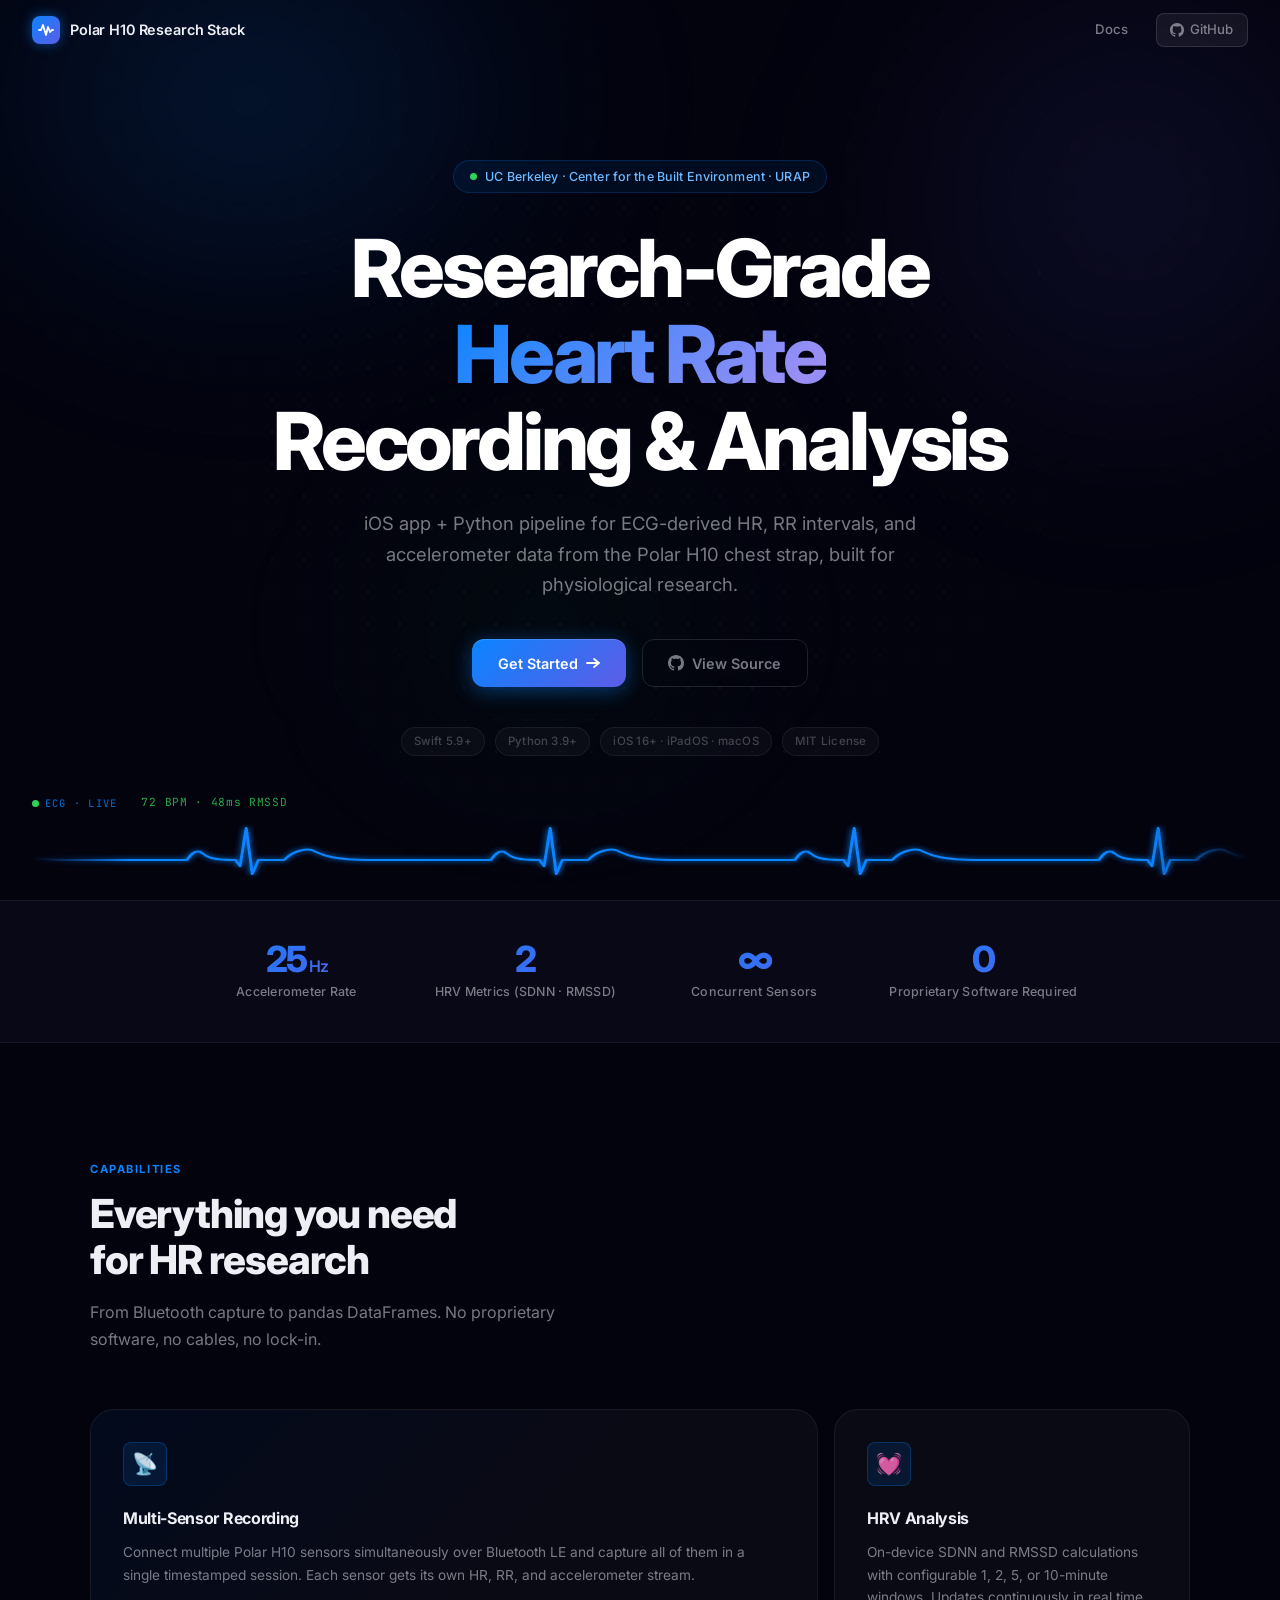
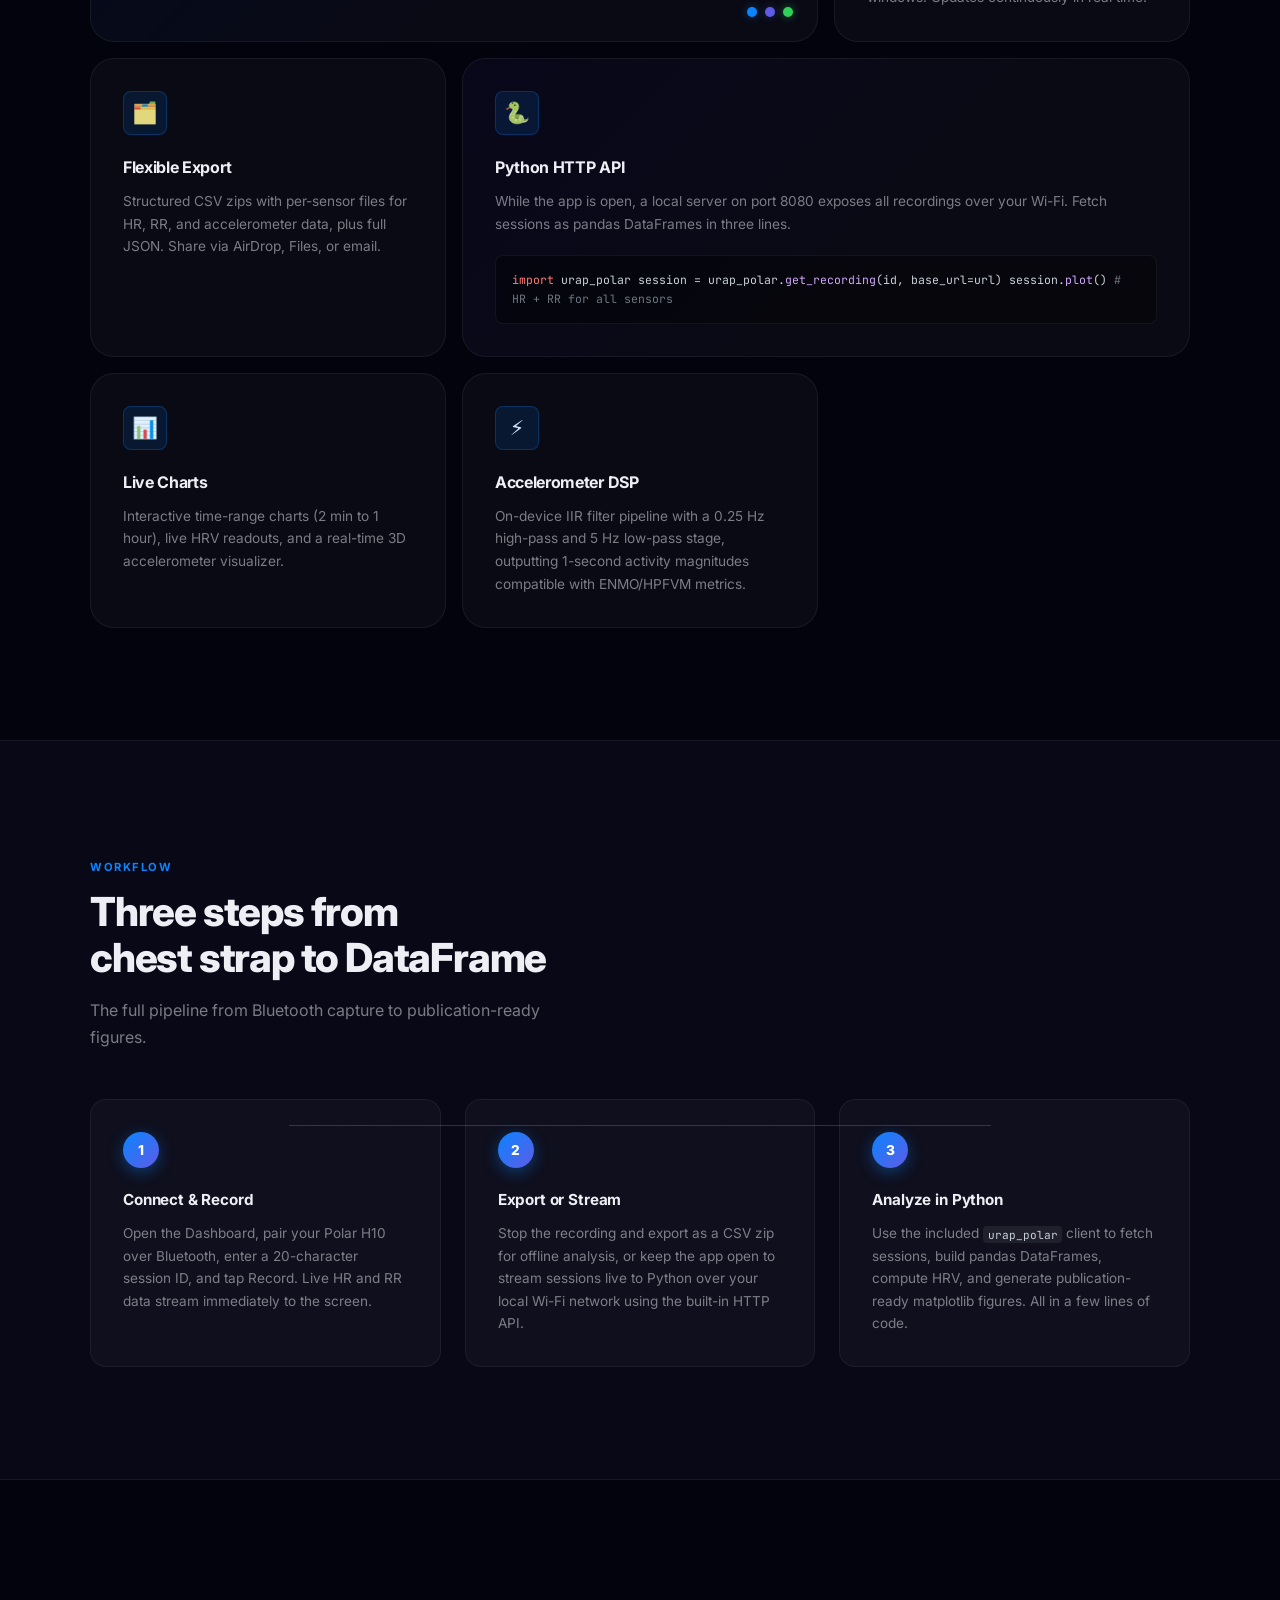
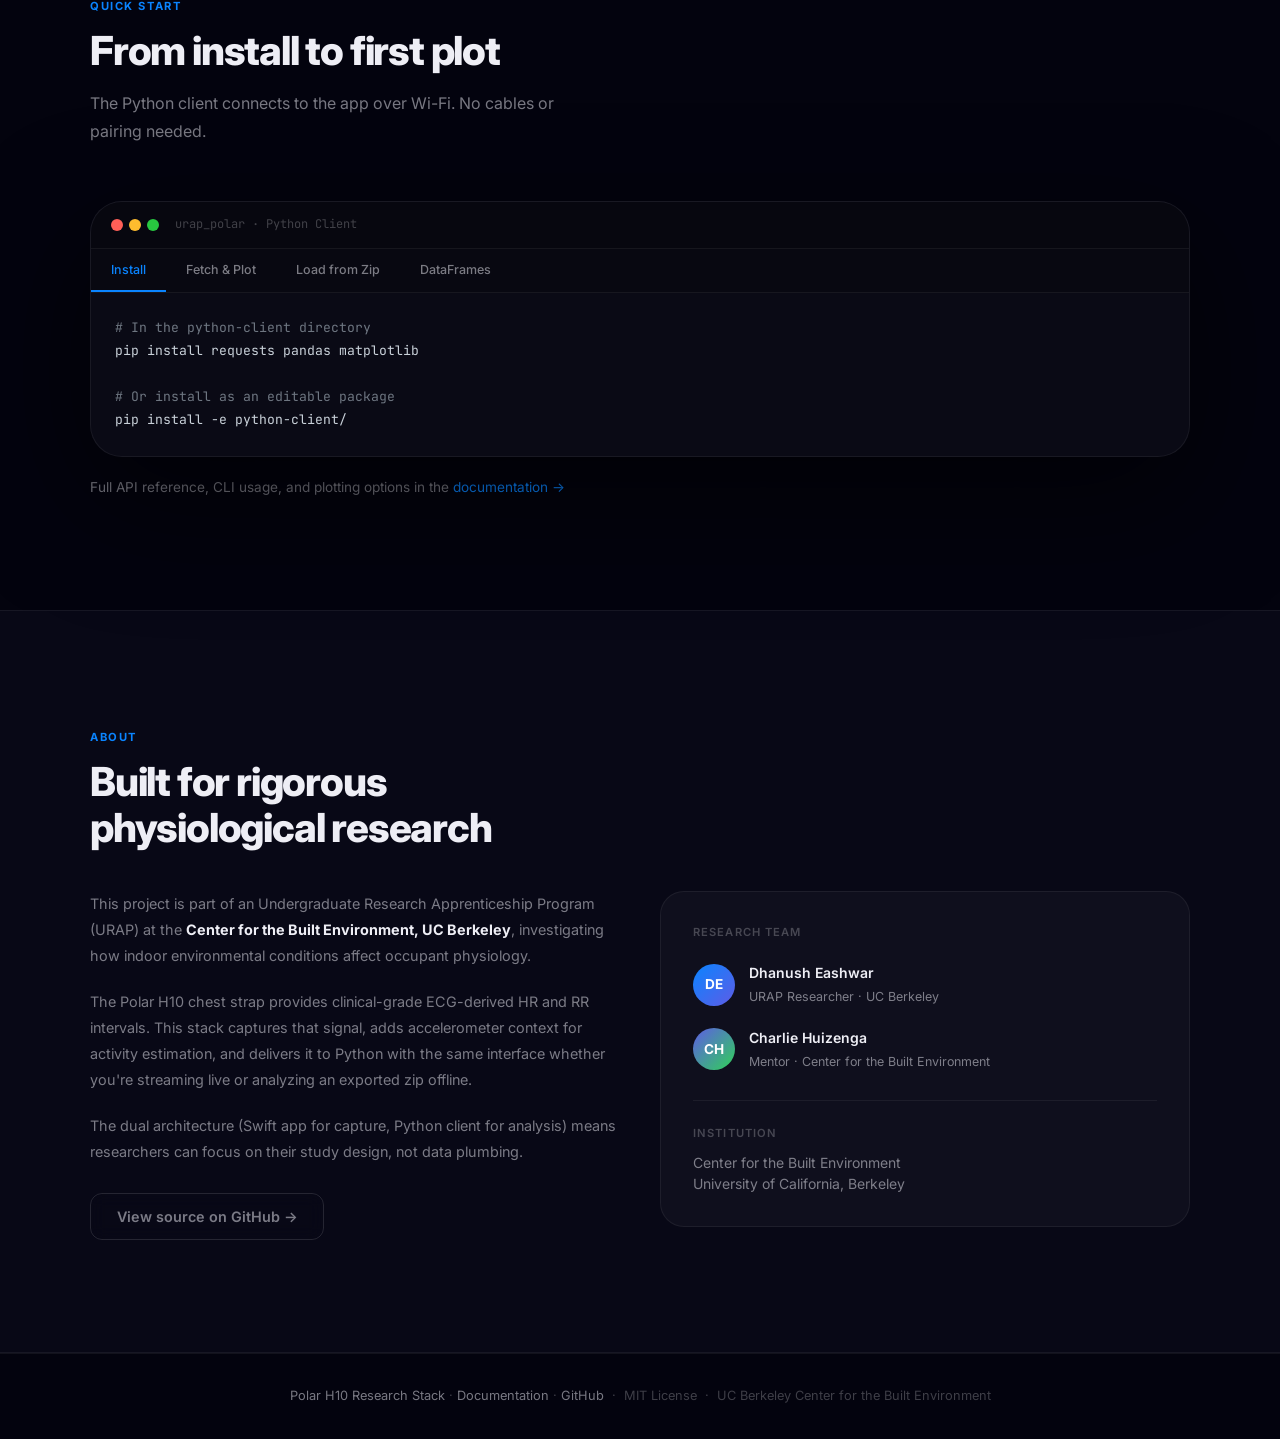
==== docs/index.html @ 8a213e90 "Add Polar H10 docs landing page" ====
<!DOCTYPE html>
<html lang="en">
<head>
  <meta charset="UTF-8"/>
  <meta name="viewport" content="width=device-width, initial-scale=1.0"/>
  <title>Polar H10 Research Stack | UC Berkeley CBE</title>
  <meta name="description" content="Research-grade heart rate and HRV recording with the Polar H10 chest strap. iOS app + Python API for physiological analysis."/>
  <link rel="stylesheet" href="style.css"/>
  <link rel="icon" href="data:image/svg+xml,<svg xmlns='http://www.w3.org/2000/svg' viewBox='0 0 32 32'><rect width='32' height='32' rx='8' fill='%230A84FF'/><polyline points='4,16 8,16 11,8 16,24 19,11 22,21 25,16 28,16' fill='none' stroke='white' stroke-width='2.5' stroke-linecap='round' stroke-linejoin='round'/></svg>"/>
</head>
<body>

<!-- ── Nav ── -->
<nav id="nav">
  <a href="index.html" class="nav-brand">
    <span class="nav-logo">
      <svg width="16" height="16" viewBox="0 0 16 16" fill="none">
        <polyline points="1,8 3,8 5,3 8,13 10,5 12,10 14,8 15,8" stroke="white" stroke-width="1.8" stroke-linecap="round" stroke-linejoin="round"/>
      </svg>
    </span>
    Polar H10 Research Stack
  </a>
  <div class="nav-links">
    <a href="documentation.html">Docs</a>
    <a href="https://github.com/dhanushe/Polar-H10-Research-Stack" target="_blank" rel="noopener" class="nav-gh">
      <svg width="14" height="14" viewBox="0 0 16 16" fill="currentColor">
        <path d="M8 0C3.58 0 0 3.58 0 8c0 3.54 2.29 6.53 5.47 7.59.4.07.55-.17.55-.38 0-.19-.01-.82-.01-1.49-2.01.37-2.53-.49-2.69-.94-.09-.23-.48-.94-.82-1.13-.28-.15-.68-.52-.01-.53.63-.01 1.08.58 1.23.82.72 1.21 1.87.87 2.33.66.07-.52.28-.87.51-1.07-1.78-.2-3.64-.89-3.64-3.95 0-.87.31-1.59.82-2.15-.08-.2-.36-1.02.08-2.12 0 0 .67-.21 2.2.82.64-.18 1.32-.27 2-.27.68 0 1.36.09 2 .27 1.53-1.04 2.2-.82 2.2-.82.44 1.1.16 1.92.08 2.12.51.56.82 1.27.82 2.15 0 3.07-1.87 3.75-3.65 3.95.29.25.54.73.54 1.48 0 1.07-.01 1.93-.01 2.2 0 .21.15.46.55.38A8.013 8.013 0 0016 8c0-4.42-3.58-8-8-8z"/>
      </svg>
      GitHub
    </a>
  </div>
</nav>

<!-- ══════════════ HERO ══════════════ -->
<section class="hero">

  <!-- Aurora background -->
  <div class="aurora">
    <div class="orb orb-1"></div>
    <div class="orb orb-2"></div>
    <div class="orb orb-3"></div>
  </div>
  <div class="hero-grid"></div>

  <!-- Main content -->
  <div class="hero-content">
    <div class="hero-pill">
      <span class="pulse-dot"></span>
      UC Berkeley · Center for the Built Environment · URAP
    </div>
    <h1>
      Research-Grade<br>
      <span class="grad-text">Heart Rate</span><br>
      Recording &amp; Analysis
    </h1>
    <p class="hero-sub">
      iOS app + Python pipeline for ECG-derived HR, RR intervals,
      and accelerometer data from the Polar H10 chest strap, built for physiological research.
    </p>
    <div class="hero-actions">
      <a href="documentation.html" class="btn btn-glow">
        Get Started
        <svg width="14" height="14" viewBox="0 0 14 14" fill="none"><path d="M1 7h12M8 3l5 4-5 4" stroke="currentColor" stroke-width="1.8" stroke-linecap="round" stroke-linejoin="round"/></svg>
      </a>
      <a href="https://github.com/dhanushe/Polar-H10-Research-Stack" target="_blank" rel="noopener" class="btn btn-outline">
        <svg width="16" height="16" viewBox="0 0 16 16" fill="currentColor">
          <path d="M8 0C3.58 0 0 3.58 0 8c0 3.54 2.29 6.53 5.47 7.59.4.07.55-.17.55-.38 0-.19-.01-.82-.01-1.49-2.01.37-2.53-.49-2.69-.94-.09-.23-.48-.94-.82-1.13-.28-.15-.68-.52-.01-.53.63-.01 1.08.58 1.23.82.72 1.21 1.87.87 2.33.66.07-.52.28-.87.51-1.07-1.78-.2-3.64-.89-3.64-3.95 0-.87.31-1.59.82-2.15-.08-.2-.36-1.02.08-2.12 0 0 .67-.21 2.2.82.64-.18 1.32-.27 2-.27.68 0 1.36.09 2 .27 1.53-1.04 2.2-.82 2.2-.82.44 1.1.16 1.92.08 2.12.51.56.82 1.27.82 2.15 0 3.07-1.87 3.75-3.65 3.95.29.25.54.73.54 1.48 0 1.07-.01 1.93-.01 2.2 0 .21.15.46.55.38A8.013 8.013 0 0016 8c0-4.42-3.58-8-8-8z"/>
        </svg>
        View Source
      </a>
    </div>
    <div class="tech-badges">
      <span class="tech-badge">Swift 5.9+</span>
      <span class="tech-badge">Python 3.9+</span>
      <span class="tech-badge">iOS 16+ · iPadOS · macOS</span>
      <span class="tech-badge">MIT License</span>
    </div>
  </div>

  <!-- Live ECG strip at the bottom -->
  <div class="hero-ecg">
    <div class="ecg-meta">
      <span class="ecg-live">
        <span class="pulse-dot"></span>
        ECG · LIVE
      </span>
      <span class="ecg-bpm">72 BPM · 48ms RMSSD</span>
    </div>
    <div class="ecg-wrap">
      <svg viewBox="0 0 800 60" xmlns="http://www.w3.org/2000/svg" preserveAspectRatio="none">
        <defs>
          <filter id="ecg-glow" x="-10%" width="120%" y="-60%" height="220%">
            <feGaussianBlur stdDeviation="2.5" result="blur"/>
            <feMerge><feMergeNode in="blur"/><feMergeNode in="SourceGraphic"/></feMerge>
          </filter>
        </defs>
        <g filter="url(#ecg-glow)">
          <!-- 8 cycles of PQRST waveform, each 200 SVG units, baseline y=40, height=60 -->
          <path d="M0,40 H40 C43,33 47,29 50,33 C53,37 56,40 72,40 L75,46 L79,8 L83,54 L87,40 H104 C109,32 117,28 122,30 C127,33 132,40 160,40
          H200 H240 C243,33 247,29 250,33 C253,37 256,40 272,40 L275,46 L279,8 L283,54 L287,40 H304 C309,32 317,28 322,30 C327,33 332,40 360,40
          H400 H440 C443,33 447,29 450,33 C453,37 456,40 472,40 L475,46 L479,8 L483,54 L487,40 H504 C509,32 517,28 522,30 C527,33 532,40 560,40
          H600 H640 C643,33 647,29 650,33 C653,37 656,40 672,40 L675,46 L679,8 L683,54 L687,40 H704 C709,32 717,28 722,30 C727,33 732,40 760,40
          H800 H840 C843,33 847,29 850,33 C853,37 856,40 872,40 L875,46 L879,8 L883,54 L887,40 H904 C909,32 917,28 922,30 C927,33 932,40 960,40
          H1000 H1040 C1043,33 1047,29 1050,33 C1053,37 1056,40 1072,40 L1075,46 L1079,8 L1083,54 L1087,40 H1104 C1109,32 1117,28 1122,30 C1127,33 1132,40 1160,40
          H1200 H1240 C1243,33 1247,29 1250,33 C1253,37 1256,40 1272,40 L1275,46 L1279,8 L1283,54 L1287,40 H1304 C1309,32 1317,28 1322,30 C1327,33 1332,40 1360,40
          H1400 H1440 C1443,33 1447,29 1450,33 C1453,37 1456,40 1472,40 L1475,46 L1479,8 L1483,54 L1487,40 H1504 C1509,32 1517,28 1522,30 C1527,33 1532,40 1560,40 H1600"
            fill="none" stroke="#0A84FF" stroke-width="2" stroke-linecap="round" stroke-linejoin="round"/>
          <animateTransform attributeName="transform" type="translate" from="0 0" to="-200 0" dur="2.8s" repeatCount="indefinite"/>
        </g>
      </svg>
    </div>
  </div>
</section>

<!-- ══════════════ STATS STRIP ══════════════ -->
<div class="stats-strip">
  <div class="stats-grid">
    <div class="stat-item reveal">
      <div class="stat-number">25<span class="stat-unit">Hz</span></div>
      <div class="stat-label">Accelerometer Rate</div>
    </div>
    <div class="stat-item reveal reveal-d1">
      <div class="stat-number">2</div>
      <div class="stat-label">HRV Metrics (SDNN · RMSSD)</div>
    </div>
    <div class="stat-item reveal reveal-d2">
      <div class="stat-number">∞</div>
      <div class="stat-label">Concurrent Sensors</div>
    </div>
    <div class="stat-item reveal reveal-d3">
      <div class="stat-number">0</div>
      <div class="stat-label">Proprietary Software Required</div>
    </div>
  </div>
</div>

<!-- ══════════════ FEATURES BENTO ══════════════ -->
<section class="section">
  <div class="container">
    <div class="reveal"><span class="eyebrow">Capabilities</span></div>
    <h2 class="section-title reveal reveal-d1">Everything you need<br>for HR research</h2>
    <p class="section-sub reveal reveal-d2">From Bluetooth capture to pandas DataFrames. No proprietary software, no cables, no lock-in.</p>

    <div class="bento">
      <!-- Wide card: Multi-Sensor -->
      <div class="bento-card bento-wide reveal">
        <div class="bento-icon">📡</div>
        <h3>Multi-Sensor Recording</h3>
        <p>Connect multiple Polar H10 sensors simultaneously over Bluetooth LE and capture all of them in a single timestamped session. Each sensor gets its own HR, RR, and accelerometer stream.</p>
        <div class="sensor-viz">
          <div class="sensor-dot-vi"></div>
          <div class="sensor-dot-vi"></div>
          <div class="sensor-dot-vi"></div>
        </div>
      </div>

      <!-- HRV card -->
      <div class="bento-card reveal reveal-d1">
        <div class="bento-icon">💓</div>
        <h3>HRV Analysis</h3>
        <p>On-device SDNN and RMSSD calculations with configurable 1, 2, 5, or 10-minute windows. Updates continuously in real time.</p>
      </div>

      <!-- Export card -->
      <div class="bento-card reveal reveal-d2">
        <div class="bento-icon">🗂️</div>
        <h3>Flexible Export</h3>
        <p>Structured CSV zips with per-sensor files for HR, RR, and accelerometer data, plus full JSON. Share via AirDrop, Files, or email.</p>
      </div>

      <!-- Wide card: Python API with mini code -->
      <div class="bento-card bento-wide bento-alt reveal reveal-d3">
        <div class="bento-icon">🐍</div>
        <h3>Python HTTP API</h3>
        <p>While the app is open, a local server on port 8080 exposes all recordings over your Wi-Fi. Fetch sessions as pandas DataFrames in three lines.</p>
        <div class="mini-code"><span class="k">import</span> urap_polar
session = urap_polar.<span class="f">get_recording</span>(id, base_url=url)
session.<span class="f">plot</span>()  <span class="cm"># HR + RR for all sensors</span></div>
      </div>

      <!-- Live Charts -->
      <div class="bento-card reveal reveal-d4">
        <div class="bento-icon">📊</div>
        <h3>Live Charts</h3>
        <p>Interactive time-range charts (2 min to 1 hour), live HRV readouts, and a real-time 3D accelerometer visualizer.</p>
      </div>

      <!-- Accelerometer DSP -->
      <div class="bento-card reveal reveal-d5">
        <div class="bento-icon">⚡</div>
        <h3>Accelerometer DSP</h3>
        <p>On-device IIR filter pipeline with a 0.25 Hz high-pass and 5 Hz low-pass stage, outputting 1-second activity magnitudes compatible with ENMO/HPFVM metrics.</p>
      </div>
    </div>
  </div>
</section>

<!-- ══════════════ HOW IT WORKS ══════════════ -->
<section class="section section-alt">
  <div class="container">
    <div class="reveal"><span class="eyebrow">Workflow</span></div>
    <h2 class="section-title reveal reveal-d1">Three steps from<br>chest strap to DataFrame</h2>
    <p class="section-sub reveal reveal-d2" style="margin-bottom:3rem">The full pipeline from Bluetooth capture to publication-ready figures.</p>
    <div class="workflow-grid">
      <div class="workflow-card reveal">
        <div class="step-num">1</div>
        <h3>Connect &amp; Record</h3>
        <p>Open the Dashboard, pair your Polar H10 over Bluetooth, enter a 20-character session ID, and tap Record. Live HR and RR data stream immediately to the screen.</p>
      </div>
      <div class="workflow-card reveal reveal-d1">
        <div class="step-num">2</div>
        <h3>Export or Stream</h3>
        <p>Stop the recording and export as a CSV zip for offline analysis, or keep the app open to stream sessions live to Python over your local Wi-Fi network using the built-in HTTP API.</p>
      </div>
      <div class="workflow-card reveal reveal-d2">
        <div class="step-num">3</div>
        <h3>Analyze in Python</h3>
        <p>Use the included <code>urap_polar</code> client to fetch sessions, build pandas DataFrames, compute HRV, and generate publication-ready matplotlib figures. All in a few lines of code.</p>
      </div>
    </div>
  </div>
</section>

<!-- ══════════════ CODE ══════════════ -->
<section class="section">
  <div class="container">
    <div class="reveal"><span class="eyebrow">Quick Start</span></div>
    <h2 class="section-title reveal reveal-d1">From install to first plot</h2>
    <p class="section-sub reveal reveal-d2">The Python client connects to the app over Wi-Fi. No cables or pairing needed.</p>

    <div class="code-demo reveal reveal-d2">
      <div class="code-header">
        <div class="traffic-lights">
          <div class="tl tl-r"></div>
          <div class="tl tl-y"></div>
          <div class="tl tl-g"></div>
        </div>
        <span class="code-filename">urap_polar · Python Client</span>
      </div>
      <div class="code-tabs-row">
        <div class="code-tab-btn active" onclick="switchTab('install',this)">Install</div>
        <div class="code-tab-btn" onclick="switchTab('fetch',this)">Fetch &amp; Plot</div>
        <div class="code-tab-btn" onclick="switchTab('zip',this)">Load from Zip</div>
        <div class="code-tab-btn" onclick="switchTab('df',this)">DataFrames</div>
      </div>
      <div id="pane-install" class="code-pane active">
        <pre><span class="cm"># In the python-client directory</span>
pip install requests pandas matplotlib

<span class="cm"># Or install as an editable package</span>
pip install -e python-client/</pre>
      </div>
      <div id="pane-fetch" class="code-pane">
        <pre><span class="k">import</span> urap_polar

<span class="cm"># Base URL from: iOS app → Settings → API for Python</span>
base_url = <span class="s">"http://10.45.216.117:8080"</span>

<span class="cm"># List all sessions on device</span>
recordings = urap_polar.<span class="f">list_recordings</span>(base_url=base_url)
<span class="k">for</span> r <span class="k">in</span> recordings:
    print(r.id, r.name, r.duration_seconds)

<span class="cm"># Fetch a full session and plot HR + RR for all sensors</span>
session = urap_polar.<span class="f">get_recording</span>(recordings[<span class="n">0</span>].id, base_url=base_url)
session.<span class="f">plot</span>(save_path=<span class="s">"recording.png"</span>)</pre>
      </div>
      <div id="pane-zip" class="code-pane">
        <pre><span class="k">import</span> urap_polar

<span class="cm"># Load an exported CSV zip without the app or network</span>
session = urap_polar.<span class="f">load_from_zip</span>(<span class="s">"recording_abc123_csv.zip"</span>)

print(session.name, session.id, session.duration_seconds)
<span class="k">for</span> s <span class="k">in</span> session.<span class="f">sensors</span>():
    print(s.sensor_name, s.heart_rate_avg, s.sdnn, s.rmssd)

session.<span class="f">plot</span>(save_path=<span class="s">"output.png"</span>)</pre>
      </div>
      <div id="pane-df" class="code-pane">
        <pre><span class="cm"># Export all sensor data to pandas DataFrames</span>
dfs = session.<span class="f">to_dataframes</span>()
<span class="cm"># → { sensor_id: { "heart_rate": df, "rr_intervals": df } }</span>

sensor = session.<span class="f">sensors</span>()[<span class="n">0</span>]
hr_df  = sensor.<span class="f">heart_rate_dataframe</span>()   <span class="cm"># columns: timestamp, value, monotonic_timestamp</span>
rr_df  = sensor.<span class="f">rr_dataframe</span>()

<span class="cm"># HRV stats (per-sensor)</span>
print(sensor.sdnn, sensor.rmssd, sensor.hrv_window)</pre>
      </div>
    </div>

    <p style="margin-top:1.25rem; font-size:0.85rem; color:var(--text-muted);">
      Full API reference, CLI usage, and plotting options in the <a href="documentation.html">documentation →</a>
    </p>
  </div>
</section>

<!-- ══════════════ ABOUT ══════════════ -->
<section class="section section-alt">
  <div class="container">
    <div class="reveal"><span class="eyebrow">About</span></div>
    <h2 class="section-title reveal reveal-d1">Built for rigorous<br>physiological research</h2>
    <div class="about-layout" style="margin-top:2.5rem">
      <div class="about-text reveal reveal-d2">
        <p>
          This project is part of an Undergraduate Research Apprenticeship Program (URAP) at the
          <strong>Center for the Built Environment, UC Berkeley</strong>,
          investigating how indoor environmental conditions affect occupant physiology.
        </p>
        <p>
          The Polar H10 chest strap provides clinical-grade ECG-derived HR and RR intervals.
          This stack captures that signal, adds accelerometer context for activity estimation,
          and delivers it to Python with the same interface whether you're streaming live or
          analyzing an exported zip offline.
        </p>
        <p>
          The dual architecture (Swift app for capture, Python client for analysis) means
          researchers can focus on their study design, not data plumbing.
        </p>
        <a href="https://github.com/dhanushe/Polar-H10-Research-Stack" target="_blank" rel="noopener"
           class="btn btn-outline" style="display:inline-flex; margin-top:0.5rem;">
          View source on GitHub →
        </a>
      </div>
      <div class="reveal reveal-d3">
        <div class="team-card">
          <div class="team-label">Research Team</div>
          <div class="person">
            <div class="avatar avatar-a">DE</div>
            <div>
              <div class="person-name">Dhanush Eashwar</div>
              <div class="person-role">URAP Researcher · UC Berkeley</div>
            </div>
          </div>
          <div class="person">
            <div class="avatar avatar-b">CH</div>
            <div>
              <div class="person-name">Charlie Huizenga</div>
              <div class="person-role">Mentor · Center for the Built Environment</div>
            </div>
          </div>
          <div class="institution-row">
            <div class="inst-label">Institution</div>
            <div class="inst-name">Center for the Built Environment<br>University of California, Berkeley</div>
          </div>
        </div>
      </div>
    </div>
  </div>
</section>

<!-- ══════════════ FOOTER ══════════════ -->
<footer>
  <p>
    <a href="index.html">Polar H10 Research Stack</a> ·
    <a href="documentation.html">Documentation</a> ·
    <a href="https://github.com/dhanushe/Polar-H10-Research-Stack" target="_blank" rel="noopener">GitHub</a>
    &nbsp;·&nbsp; MIT License &nbsp;·&nbsp; UC Berkeley Center for the Built Environment
  </p>
</footer>

<!-- ══════════════ SCRIPTS ══════════════ -->
<script>
  // Sticky nav
  const nav = document.getElementById('nav');
  window.addEventListener('scroll', () => {
    nav.classList.toggle('scrolled', window.scrollY > 20);
  }, { passive: true });

  // Scroll reveal
  const ro = new IntersectionObserver(entries => {
    entries.forEach(e => {
      if (e.isIntersecting) { e.target.classList.add('visible'); ro.unobserve(e.target); }
    });
  }, { threshold: 0.1, rootMargin: '0px 0px -40px 0px' });
  document.querySelectorAll('.reveal').forEach(el => ro.observe(el));

  // Code tab switcher
  function switchTab(id, btn) {
    document.querySelectorAll('.code-pane').forEach(p => p.classList.remove('active'));
    document.querySelectorAll('.code-tab-btn').forEach(b => b.classList.remove('active'));
    document.getElementById('pane-' + id).classList.add('active');
    btn.classList.add('active');
  }

  // Bento card mouse tracking (spotlight effect via CSS variable)
  document.querySelectorAll('.bento-card').forEach(card => {
    card.addEventListener('mousemove', e => {
      const r = card.getBoundingClientRect();
      card.style.setProperty('--mouse-x', ((e.clientX - r.left) / r.width * 100) + '%');
      card.style.setProperty('--mouse-y', ((e.clientY - r.top)  / r.height * 100) + '%');
    });
  });
</script>

</body>
</html>
---- docs/style.css ----
@import url('https://fonts.googleapis.com/css2?family=Inter:ital,opsz,wght@0,14..32,300..800;1,14..32,300..800&family=JetBrains+Mono:wght@400;500&display=swap');

*, *::before, *::after { box-sizing: border-box; margin: 0; padding: 0; }

:root {
  --accent:        #0A84FF;
  --accent2:       #5E5CE6;
  --accent-dim:    rgba(10,132,255,0.12);
  --accent-glow:   rgba(10,132,255,0.4);
  --accent2-glow:  rgba(94,92,230,0.3);
  --bg:            #03030e;
  --bg2:           #080816;
  --bg3:           #0f0f22;
  --surface:       rgba(255,255,255,0.03);
  --surface2:      rgba(255,255,255,0.06);
  --border:        rgba(255,255,255,0.06);
  --border-hi:     rgba(255,255,255,0.12);
  --border-accent: rgba(10,132,255,0.25);
  --text:          #eeeef5;
  --text-muted:    rgba(238,238,245,0.5);
  --text-dim:      rgba(238,238,245,0.25);
  --success:       #30D158;
  --warning:       #FF9F0A;
  --r-sm:  8px;
  --r-md:  12px;
  --r-lg:  16px;
  --r-xl:  24px;
  --r-2xl: 32px;
}

/* ─────────────────── Base ─────────────────── */
html { scroll-behavior: smooth; }

body {
  font-family: 'Inter', system-ui, sans-serif;
  background: var(--bg);
  color: var(--text);
  line-height: 1.6;
  -webkit-font-smoothing: antialiased;
  overflow-x: hidden;
}

::selection { background: rgba(10,132,255,0.3); }

a { color: var(--accent); text-decoration: none; }
a:hover { text-decoration: none; }

/* ─────────────────── Scroll reveal ─────────────────── */
.reveal {
  opacity: 0;
  transform: translateY(28px);
  transition: opacity 0.7s cubic-bezier(.16,1,.3,1), transform 0.7s cubic-bezier(.16,1,.3,1);
}
.reveal.visible { opacity: 1; transform: translateY(0); }
.reveal-d1 { transition-delay: 0.08s; }
.reveal-d2 { transition-delay: 0.16s; }
.reveal-d3 { transition-delay: 0.24s; }
.reveal-d4 { transition-delay: 0.32s; }
.reveal-d5 { transition-delay: 0.40s; }
.reveal-d6 { transition-delay: 0.48s; }

/* ─────────────────── Nav ─────────────────── */
nav {
  position: fixed;
  top: 0; left: 0; right: 0;
  z-index: 200;
  padding: 0 2rem;
  height: 60px;
  display: flex;
  align-items: center;
  justify-content: space-between;
  transition: background 0.4s, border-color 0.4s;
}
nav.scrolled {
  background: rgba(3,3,14,0.85);
  backdrop-filter: blur(24px);
  -webkit-backdrop-filter: blur(24px);
  border-bottom: 1px solid var(--border);
}

.nav-brand {
  display: flex;
  align-items: center;
  gap: 10px;
  font-size: 0.9rem;
  font-weight: 600;
  color: var(--text);
  letter-spacing: -0.01em;
}
.nav-logo {
  width: 28px; height: 28px;
  border-radius: 8px;
  background: linear-gradient(135deg, #0A84FF, #5E5CE6);
  display: flex;
  align-items: center;
  justify-content: center;
  flex-shrink: 0;
  box-shadow: 0 0 12px rgba(10,132,255,0.5);
}

.nav-links { display: flex; align-items: center; gap: 1.75rem; }
.nav-links a {
  font-size: 0.825rem;
  font-weight: 500;
  color: var(--text-muted);
  transition: color 0.2s;
}
.nav-links a:hover { color: var(--text); }

.nav-gh {
  display: flex;
  align-items: center;
  gap: 6px;
  background: var(--surface2);
  border: 1px solid var(--border-hi);
  border-radius: var(--r-sm);
  padding: 0.35rem 0.85rem;
  font-size: 0.8rem;
  font-weight: 500;
  color: var(--text-muted) !important;
  transition: border-color 0.2s, color 0.2s, background 0.2s !important;
}
.nav-gh:hover { border-color: var(--accent) !important; color: var(--accent) !important; background: var(--accent-dim) !important; }

/* ─────────────────── Hero ─────────────────── */
.hero {
  position: relative;
  min-height: 100svh;
  display: flex;
  flex-direction: column;
  align-items: center;
  justify-content: center;
  text-align: center;
  overflow: hidden;
  padding: 7rem 2rem 6rem;
}

/* Aurora orbs */
.aurora { position: absolute; inset: 0; pointer-events: none; overflow: hidden; }
.orb {
  position: absolute;
  border-radius: 50%;
  filter: blur(90px);
}
.orb-1 {
  width: 700px; height: 500px;
  background: radial-gradient(ellipse, rgba(10,132,255,0.18) 0%, transparent 70%);
  top: -150px; left: -100px;
  animation: drift1 22s ease-in-out infinite;
}
.orb-2 {
  width: 600px; height: 600px;
  background: radial-gradient(ellipse, rgba(94,92,230,0.14) 0%, transparent 70%);
  top: -100px; right: -150px;
  animation: drift2 28s ease-in-out infinite;
}
.orb-3 {
  width: 450px; height: 350px;
  background: radial-gradient(ellipse, rgba(48,209,88,0.07) 0%, transparent 70%);
  bottom: 100px; left: 25%;
  animation: drift3 18s ease-in-out infinite;
}
@keyframes drift1 {
  0%,100% { transform: translate(0,0) scale(1); }
  33%      { transform: translate(60px,80px) scale(1.1); }
  66%      { transform: translate(-40px,40px) scale(0.95); }
}
@keyframes drift2 {
  0%,100% { transform: translate(0,0) scale(1); }
  40%      { transform: translate(-70px,50px) scale(1.08); }
  70%      { transform: translate(40px,-30px) scale(0.92); }
}
@keyframes drift3 {
  0%,100% { transform: translate(0,0) scale(1); }
  50%      { transform: translate(50px,-60px) scale(1.15); }
}

/* Dot grid */
.hero-grid {
  position: absolute; inset: 0; pointer-events: none;
  background-image: radial-gradient(circle, rgba(255,255,255,0.06) 1px, transparent 1px);
  background-size: 32px 32px;
  -webkit-mask-image: radial-gradient(ellipse 80% 80% at 50% 50%, black 30%, transparent 100%);
  mask-image: radial-gradient(ellipse 80% 80% at 50% 50%, black 30%, transparent 100%);
}

/* Hero content */
.hero-content { position: relative; z-index: 2; max-width: 820px; }

.hero-pill {
  display: inline-flex;
  align-items: center;
  gap: 8px;
  background: rgba(10,132,255,0.08);
  border: 1px solid rgba(10,132,255,0.2);
  border-radius: 999px;
  padding: 0.35rem 1rem;
  font-size: 0.78rem;
  font-weight: 500;
  color: #6eb9ff;
  margin-bottom: 2rem;
  letter-spacing: 0.01em;
}

.pulse-dot {
  width: 7px; height: 7px;
  border-radius: 50%;
  background: var(--success);
  box-shadow: 0 0 0 0 rgba(48,209,88,0.5);
  animation: pulse-ring 2s ease-out infinite;
}
@keyframes pulse-ring {
  0%    { box-shadow: 0 0 0 0 rgba(48,209,88,0.5); }
  70%   { box-shadow: 0 0 0 8px rgba(48,209,88,0); }
  100%  { box-shadow: 0 0 0 0 rgba(48,209,88,0); }
}

.hero h1 {
  font-size: clamp(2.75rem, 7vw, 5rem);
  font-weight: 800;
  line-height: 1.08;
  letter-spacing: -0.04em;
  margin-bottom: 1.5rem;
  color: #fff;
}

.grad-text {
  background: linear-gradient(135deg, #0A84FF 0%, #9b8ef4 50%, #0A84FF 100%);
  background-size: 200% 100%;
  -webkit-background-clip: text;
  -webkit-text-fill-color: transparent;
  background-clip: text;
  animation: grad-shift 6s ease infinite;
}
@keyframes grad-shift {
  0%,100% { background-position: 0% 50%; }
  50%      { background-position: 100% 50%; }
}

.hero-sub {
  font-size: clamp(1rem, 2vw, 1.15rem);
  color: var(--text-muted);
  max-width: 560px;
  margin: 0 auto 2.5rem;
  line-height: 1.65;
}

.hero-actions {
  display: flex;
  gap: 1rem;
  justify-content: center;
  flex-wrap: wrap;
  margin-bottom: 2.5rem;
}

/* Buttons */
.btn {
  display: inline-flex;
  align-items: center;
  gap: 8px;
  padding: 0.7rem 1.6rem;
  border-radius: var(--r-md);
  font-size: 0.9rem;
  font-weight: 600;
  transition: all 0.2s;
  cursor: pointer;
  border: none;
  position: relative;
  overflow: hidden;
}

.btn-glow {
  background: linear-gradient(135deg, #0A84FF, #5E5CE6);
  color: #fff;
  box-shadow: 0 4px 20px rgba(10,132,255,0.4), 0 1px 0 rgba(255,255,255,0.15) inset;
}
.btn-glow:hover {
  box-shadow: 0 6px 32px rgba(10,132,255,0.6), 0 1px 0 rgba(255,255,255,0.15) inset;
  transform: translateY(-1px);
}
.btn-glow::after {
  content: '';
  position: absolute;
  inset: 0;
  background: linear-gradient(to right, transparent, rgba(255,255,255,0.15), transparent);
  transform: skewX(-20deg) translateX(-200%);
  animation: shimmer 3.5s ease infinite;
}
@keyframes shimmer {
  0%    { transform: skewX(-20deg) translateX(-200%); }
  40%,100% { transform: skewX(-20deg) translateX(300%); }
}

.btn-outline {
  background: transparent;
  color: var(--text-muted);
  border: 1px solid var(--border-hi);
  backdrop-filter: blur(8px);
}
.btn-outline:hover {
  border-color: rgba(255,255,255,0.25);
  color: var(--text);
  background: var(--surface2);
}

/* Tech badges */
.tech-badges {
  display: flex;
  gap: 10px;
  justify-content: center;
  flex-wrap: wrap;
}
.tech-badge {
  display: inline-block;
  padding: 0.28rem 0.75rem;
  border-radius: 999px;
  font-size: 0.72rem;
  font-weight: 500;
  background: var(--surface);
  border: 1px solid var(--border);
  color: var(--text-dim);
  letter-spacing: 0.02em;
}

/* Hero ECG strip */
.hero-ecg {
  position: absolute;
  bottom: 0; left: 0; right: 0;
  z-index: 2;
  padding: 0.75rem 2rem 1.25rem;
  display: flex;
  flex-direction: column;
  gap: 8px;
}
.ecg-meta {
  display: flex;
  align-items: center;
  gap: 1.5rem;
}
.ecg-live {
  display: flex;
  align-items: center;
  gap: 6px;
  font-size: 0.65rem;
  font-family: 'JetBrains Mono', monospace;
  font-weight: 500;
  letter-spacing: 0.12em;
  color: rgba(10,132,255,0.7);
  text-transform: uppercase;
}
.ecg-bpm {
  font-family: 'JetBrains Mono', monospace;
  font-size: 0.7rem;
  color: rgba(48,209,88,0.8);
  letter-spacing: 0.06em;
}
.ecg-wrap {
  width: 100%;
  height: 60px;
  overflow: hidden;
  -webkit-mask-image: linear-gradient(to right, transparent 0%, black 8%, black 92%, transparent 100%);
  mask-image: linear-gradient(to right, transparent 0%, black 8%, black 92%, transparent 100%);
}
.ecg-wrap svg { width: 100%; height: 60px; }

/* ─────────────────── Stats strip ─────────────────── */
.stats-strip {
  background: var(--bg2);
  border-top: 1px solid var(--border);
  border-bottom: 1px solid var(--border);
  padding: 2.5rem 2rem;
}
.stats-grid {
  max-width: 900px;
  margin: 0 auto;
  display: grid;
  grid-template-columns: repeat(4, 1fr);
  gap: 1rem;
}
.stat-item { text-align: center; }
.stat-number {
  font-size: 2.25rem;
  font-weight: 800;
  letter-spacing: -0.04em;
  background: linear-gradient(135deg, var(--accent), var(--accent2));
  -webkit-background-clip: text;
  -webkit-text-fill-color: transparent;
  background-clip: text;
  line-height: 1;
  margin-bottom: 0.3rem;
}
.stat-unit { font-size: 1rem; font-weight: 600; margin-left: 2px; }
.stat-label {
  font-size: 0.78rem;
  color: var(--text-muted);
  font-weight: 500;
  letter-spacing: 0.02em;
}

/* ─────────────────── Sections ─────────────────── */
.section { padding: 7rem 2rem; }
.section-alt { background: var(--bg2); border-top: 1px solid var(--border); border-bottom: 1px solid var(--border); }
.container { max-width: 1100px; margin: 0 auto; }

.eyebrow {
  display: inline-block;
  font-size: 0.7rem;
  font-weight: 700;
  letter-spacing: 0.14em;
  text-transform: uppercase;
  color: var(--accent);
  margin-bottom: 0.75rem;
}
.section-title {
  font-size: clamp(1.75rem, 4vw, 2.5rem);
  font-weight: 800;
  letter-spacing: -0.03em;
  line-height: 1.15;
  margin-bottom: 1rem;
}
.section-sub {
  color: var(--text-muted);
  font-size: 1rem;
  max-width: 500px;
  line-height: 1.7;
  margin-bottom: 3.5rem;
}

/* ─────────────────── Bento Grid ─────────────────── */
.bento {
  display: grid;
  grid-template-columns: repeat(3, 1fr);
  grid-template-rows: auto;
  gap: 16px;
}

.bento-card {
  position: relative;
  background: var(--surface);
  border: 1px solid var(--border);
  border-radius: var(--r-xl);
  padding: 2rem;
  overflow: hidden;
  transition: transform 0.35s cubic-bezier(.16,1,.3,1), box-shadow 0.35s, border-color 0.35s;
  cursor: default;
}
.bento-card:hover {
  transform: translateY(-4px);
  border-color: var(--border-hi);
  box-shadow: 0 20px 60px rgba(0,0,0,0.5), 0 0 0 1px rgba(255,255,255,0.04) inset;
}

/* Gradient border on hover via ::before */
.bento-card::before {
  content: '';
  position: absolute;
  inset: 0;
  border-radius: inherit;
  padding: 1px;
  background: linear-gradient(135deg, rgba(10,132,255,0.5), rgba(94,92,230,0.5));
  -webkit-mask: linear-gradient(#fff 0 0) content-box, linear-gradient(#fff 0 0);
  mask: linear-gradient(#fff 0 0) content-box, linear-gradient(#fff 0 0);
  -webkit-mask-composite: xor;
  mask-composite: exclude;
  opacity: 0;
  transition: opacity 0.4s;
}
.bento-card:hover::before { opacity: 1; }

/* Inner glow on hover */
.bento-card::after {
  content: '';
  position: absolute;
  inset: 0;
  border-radius: inherit;
  background: radial-gradient(600px circle at var(--mouse-x,50%) var(--mouse-y,50%), rgba(10,132,255,0.04), transparent 40%);
  opacity: 0;
  transition: opacity 0.4s;
  pointer-events: none;
}
.bento-card:hover::after { opacity: 1; }

.bento-wide { grid-column: span 2; }
.bento-tall { grid-row: span 2; }

.bento-icon {
  width: 44px; height: 44px;
  border-radius: var(--r-sm);
  display: flex;
  align-items: center;
  justify-content: center;
  margin-bottom: 1.25rem;
  font-size: 1.3rem;
  position: relative;
}
.bento-icon::before {
  content: '';
  position: absolute;
  inset: 0;
  border-radius: inherit;
  background: var(--accent-dim);
  border: 1px solid var(--border-accent);
}

.bento-card h3 {
  font-size: 1rem;
  font-weight: 700;
  letter-spacing: -0.02em;
  margin-bottom: 0.6rem;
}
.bento-card p {
  font-size: 0.855rem;
  color: var(--text-muted);
  line-height: 1.65;
}

/* Wide card accent */
.bento-card.bento-wide { background: linear-gradient(135deg, rgba(10,132,255,0.06) 0%, var(--surface) 60%); }
.bento-card.bento-alt  { background: linear-gradient(135deg, rgba(94,92,230,0.06) 0%, var(--surface) 60%); }

/* Decorative sensor viz inside wide card */
.sensor-viz {
  position: absolute;
  bottom: 1.5rem; right: 1.5rem;
  display: flex;
  gap: 8px;
  align-items: center;
}
.sensor-dot-vi {
  width: 10px; height: 10px;
  border-radius: 50%;
  background: var(--accent);
  box-shadow: 0 0 8px var(--accent-glow);
  animation: sensor-blink 2s ease-in-out infinite;
}
.sensor-dot-vi:nth-child(2) { animation-delay: 0.4s; background: var(--accent2); box-shadow: 0 0 8px var(--accent2-glow); }
.sensor-dot-vi:nth-child(3) { animation-delay: 0.8s; background: var(--success); box-shadow: 0 0 8px rgba(48,209,88,0.5); }
@keyframes sensor-blink {
  0%,100% { opacity: 1; transform: scale(1); }
  50%      { opacity: 0.4; transform: scale(0.7); }
}

/* Mini code in bento */
.mini-code {
  margin-top: 1.25rem;
  background: rgba(0,0,0,0.4);
  border: 1px solid var(--border);
  border-radius: var(--r-sm);
  padding: 0.85rem 1rem;
  font-family: 'JetBrains Mono', monospace;
  font-size: 0.72rem;
  line-height: 1.7;
  color: #c9d1d9;
  overflow: hidden;
}

/* ─────────────────── Workflow ─────────────────── */
.workflow-grid {
  display: grid;
  grid-template-columns: repeat(3, 1fr);
  gap: 1.5rem;
  position: relative;
}
.workflow-grid::before {
  content: '';
  position: absolute;
  top: 26px;
  left: calc(16.66% + 1rem);
  right: calc(16.66% + 1rem);
  height: 1px;
  background: linear-gradient(to right, var(--accent), var(--accent2));
  opacity: 0.4;
  pointer-events: none;
}

.workflow-card {
  background: var(--surface);
  border: 1px solid var(--border);
  border-radius: var(--r-lg);
  padding: 2rem;
  transition: border-color 0.3s, transform 0.3s;
}
.workflow-card:hover { border-color: var(--border-accent); transform: translateY(-3px); }

.step-num {
  width: 36px; height: 36px;
  border-radius: 50%;
  background: linear-gradient(135deg, var(--accent), var(--accent2));
  display: flex;
  align-items: center;
  justify-content: center;
  font-weight: 800;
  font-size: 0.85rem;
  color: #fff;
  margin-bottom: 1.25rem;
  box-shadow: 0 4px 16px rgba(10,132,255,0.4);
  position: relative;
  z-index: 1;
}
.workflow-card h3 {
  font-size: 0.95rem;
  font-weight: 700;
  margin-bottom: 0.6rem;
  letter-spacing: -0.01em;
}
.workflow-card p { font-size: 0.85rem; color: var(--text-muted); line-height: 1.65; }

/* ─────────────────── Code Section ─────────────────── */
.code-demo {
  background: var(--surface);
  border: 1px solid var(--border);
  border-radius: var(--r-2xl);
  overflow: hidden;
  box-shadow: 0 40px 120px rgba(0,0,0,0.6);
}
.code-header {
  display: flex;
  align-items: center;
  gap: 1rem;
  padding: 0.85rem 1.25rem;
  background: rgba(0,0,0,0.3);
  border-bottom: 1px solid var(--border);
}
.traffic-lights { display: flex; gap: 6px; }
.tl { width: 12px; height: 12px; border-radius: 50%; }
.tl-r { background: #FF5F57; }
.tl-y { background: #FEBC2E; }
.tl-g { background: #28C840; }
.code-filename { font-family: 'JetBrains Mono', monospace; font-size: 0.75rem; color: var(--text-dim); }
.code-tabs-row {
  display: flex;
  border-bottom: 1px solid var(--border);
  background: rgba(0,0,0,0.2);
  overflow-x: auto;
}
.code-tab-btn {
  padding: 0.65rem 1.25rem;
  font-size: 0.78rem;
  font-weight: 500;
  color: var(--text-muted);
  cursor: pointer;
  border-bottom: 2px solid transparent;
  transition: color 0.2s, border-color 0.2s;
  white-space: nowrap;
  user-select: none;
}
.code-tab-btn.active { color: var(--accent); border-bottom-color: var(--accent); }
.code-pane { display: none; }
.code-pane.active { display: block; }

pre {
  padding: 1.5rem;
  overflow-x: auto;
  font-family: 'JetBrains Mono', monospace;
  font-size: 0.82rem;
  line-height: 1.75;
  color: #c9d1d9;
}
code {
  font-family: 'JetBrains Mono', monospace;
  font-size: 0.82em;
  background: rgba(255,255,255,0.07);
  padding: 0.15em 0.4em;
  border-radius: 4px;
  color: #c9d1d9;
}
pre code { background: none; padding: 0; font-size: inherit; }

/* Syntax */
.k  { color: #ff7b72; }
.s  { color: #a5d6ff; }
.f  { color: #d2a8ff; }
.cm { color: #6e7681; }
.n  { color: #79c0ff; }
.cn { color: #ffa657; }

/* ─────────────────── About ─────────────────── */
.about-layout { display: grid; grid-template-columns: 1fr 1fr; gap: 2.5rem; align-items: start; }
.about-text p { font-size: 0.9rem; color: var(--text-muted); line-height: 1.8; margin-bottom: 1.25rem; }
.about-text p strong { color: var(--text); }

.team-card {
  background: var(--surface);
  border: 1px solid var(--border);
  border-radius: var(--r-xl);
  padding: 2rem;
}
.team-label { font-size: 0.7rem; text-transform: uppercase; letter-spacing: 0.1em; color: var(--text-dim); font-weight: 600; margin-bottom: 1.25rem; }
.person { display: flex; align-items: center; gap: 0.9rem; margin-bottom: 1.25rem; }
.person:last-child { margin-bottom: 0; }
.avatar {
  width: 42px; height: 42px;
  border-radius: 50%;
  flex-shrink: 0;
  display: flex;
  align-items: center;
  justify-content: center;
  font-weight: 700;
  font-size: 0.85rem;
  color: #fff;
}
.avatar-a { background: linear-gradient(135deg, #0A84FF, #5E5CE6); }
.avatar-b { background: linear-gradient(135deg, #5E5CE6, #30D158); }
.person-name { font-size: 0.875rem; font-weight: 600; margin-bottom: 0.15rem; }
.person-role { font-size: 0.78rem; color: var(--text-muted); }

.institution-row {
  margin-top: 1.75rem;
  padding-top: 1.5rem;
  border-top: 1px solid var(--border);
}
.inst-label { font-size: 0.7rem; text-transform: uppercase; letter-spacing: 0.1em; color: var(--text-dim); font-weight: 600; margin-bottom: 0.6rem; }
.inst-name { font-size: 0.875rem; color: var(--text-muted); line-height: 1.5; }

/* ─────────────────── Footer ─────────────────── */
footer {
  border-top: 1px solid var(--border);
  padding: 2rem;
  text-align: center;
  color: var(--text-dim);
  font-size: 0.8rem;
}
footer a { color: var(--text-muted); }
footer a:hover { color: var(--accent); }

/* ─────────────────── Docs Layout ─────────────────── */
.docs-page-body { padding-top: 60px; }

.docs-layout {
  display: grid;
  grid-template-columns: 240px 1fr;
  max-width: 1240px;
  margin: 0 auto;
  padding: 3rem 2rem;
  gap: 3.5rem;
  min-height: calc(100vh - 60px);
}

.docs-sidebar {
  position: sticky;
  top: 80px;
  height: fit-content;
}
.sidebar-group { margin-bottom: 2rem; }
.sidebar-group-title {
  font-size: 0.68rem;
  font-weight: 700;
  letter-spacing: 0.12em;
  text-transform: uppercase;
  color: var(--text-dim);
  margin-bottom: 0.6rem;
  padding: 0 0.5rem;
}
.sidebar-link {
  display: block;
  padding: 0.4rem 0.5rem;
  font-size: 0.83rem;
  color: var(--text-muted);
  border-radius: var(--r-sm);
  transition: all 0.15s;
}
.sidebar-link:hover { color: var(--text); background: var(--surface2); }
.sidebar-link.active { color: var(--accent); background: var(--accent-dim); }

/* Docs content */
.docs-content { min-width: 0; padding-bottom: 6rem; }
.docs-content h1 { font-size: 2.25rem; font-weight: 800; letter-spacing: -0.03em; margin-bottom: 0.75rem; }
.docs-lead {
  font-size: 1rem; color: var(--text-muted); margin-bottom: 3rem;
  padding-bottom: 2.5rem; border-bottom: 1px solid var(--border);
}

.doc-section { margin-bottom: 4.5rem; scroll-margin-top: 90px; }
.doc-section h2 {
  font-size: 1.4rem; font-weight: 800; letter-spacing: -0.03em;
  margin-bottom: 1.25rem; padding-bottom: 0.85rem;
  border-bottom: 1px solid var(--border);
}
.doc-section h3 { font-size: 0.95rem; font-weight: 700; margin: 1.75rem 0 0.65rem; }
.doc-section p { font-size: 0.88rem; color: var(--text-muted); margin-bottom: 0.9rem; line-height: 1.75; }
.doc-section p strong, .doc-section li strong { color: var(--text); }
.doc-section ul, .doc-section ol { padding-left: 1.5rem; margin-bottom: 1rem; }
.doc-section li { font-size: 0.875rem; color: var(--text-muted); margin-bottom: 0.4rem; line-height: 1.65; }
.doc-section pre { background: var(--bg2); border: 1px solid var(--border); border-radius: var(--r-md); margin: 1rem 0; }

.callout {
  background: var(--accent-dim);
  border: 1px solid var(--border-accent);
  border-radius: var(--r-md);
  padding: 1rem 1.25rem;
  font-size: 0.855rem;
  color: var(--text-muted);
  margin: 1rem 0;
}
.callout strong { color: #6eb9ff; }

.api-table-wrap { border: 1px solid var(--border); border-radius: var(--r-md); overflow: hidden; margin: 1rem 0; }
.api-table { width: 100%; border-collapse: collapse; font-size: 0.84rem; }
.api-table th { text-align: left; padding: 0.65rem 0.85rem; background: var(--bg3); color: var(--text-dim); font-size: 0.72rem; font-weight: 700; text-transform: uppercase; letter-spacing: 0.07em; border-bottom: 1px solid var(--border); }
.api-table td { padding: 0.65rem 0.85rem; border-bottom: 1px solid var(--border); color: var(--text-muted); vertical-align: top; }
.api-table tr:last-child td { border-bottom: none; }
.api-table td:first-child { color: var(--accent); font-family: 'JetBrains Mono', monospace; font-size: 0.78rem; }

/* ─────────────────── Responsive ─────────────────── */
@media (max-width: 900px) {
  .bento { grid-template-columns: 1fr 1fr; }
  .bento-wide { grid-column: span 2; }
  .stats-grid { grid-template-columns: repeat(2, 1fr); }
  .workflow-grid::before { display: none; }
  .workflow-grid { grid-template-columns: 1fr; }
  .about-layout { grid-template-columns: 1fr; }
  .docs-layout { grid-template-columns: 1fr; }
  .docs-sidebar { display: none; }
}
@media (max-width: 600px) {
  .bento { grid-template-columns: 1fr; }
  .bento-wide { grid-column: span 1; }
  .hero h1 { font-size: 2.25rem; }
  nav { padding: 0 1.25rem; }
  .section { padding: 4.5rem 1.25rem; }
  .nav-links a:not(.nav-gh) { display: none; }
  .stats-grid { grid-template-columns: repeat(2,1fr); gap: 1.5rem; }
  .sensor-viz { display: none; }
}
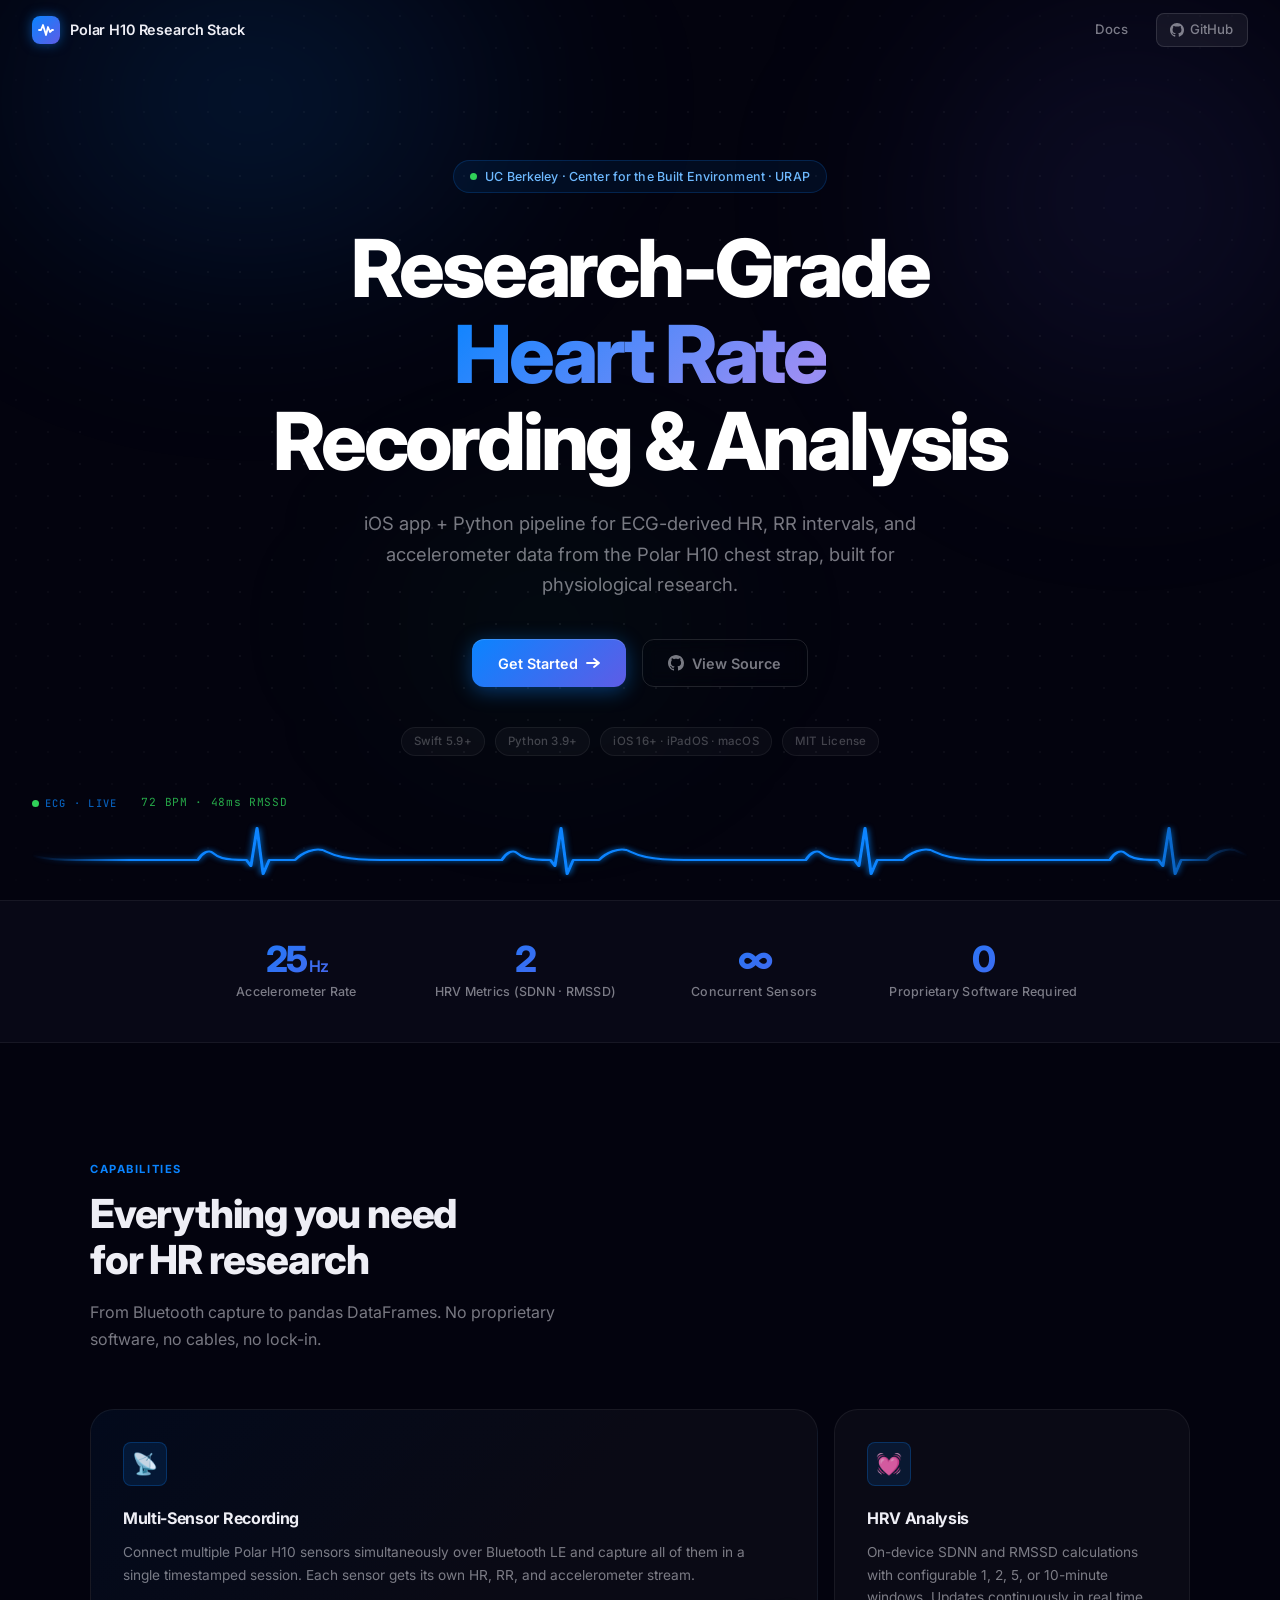
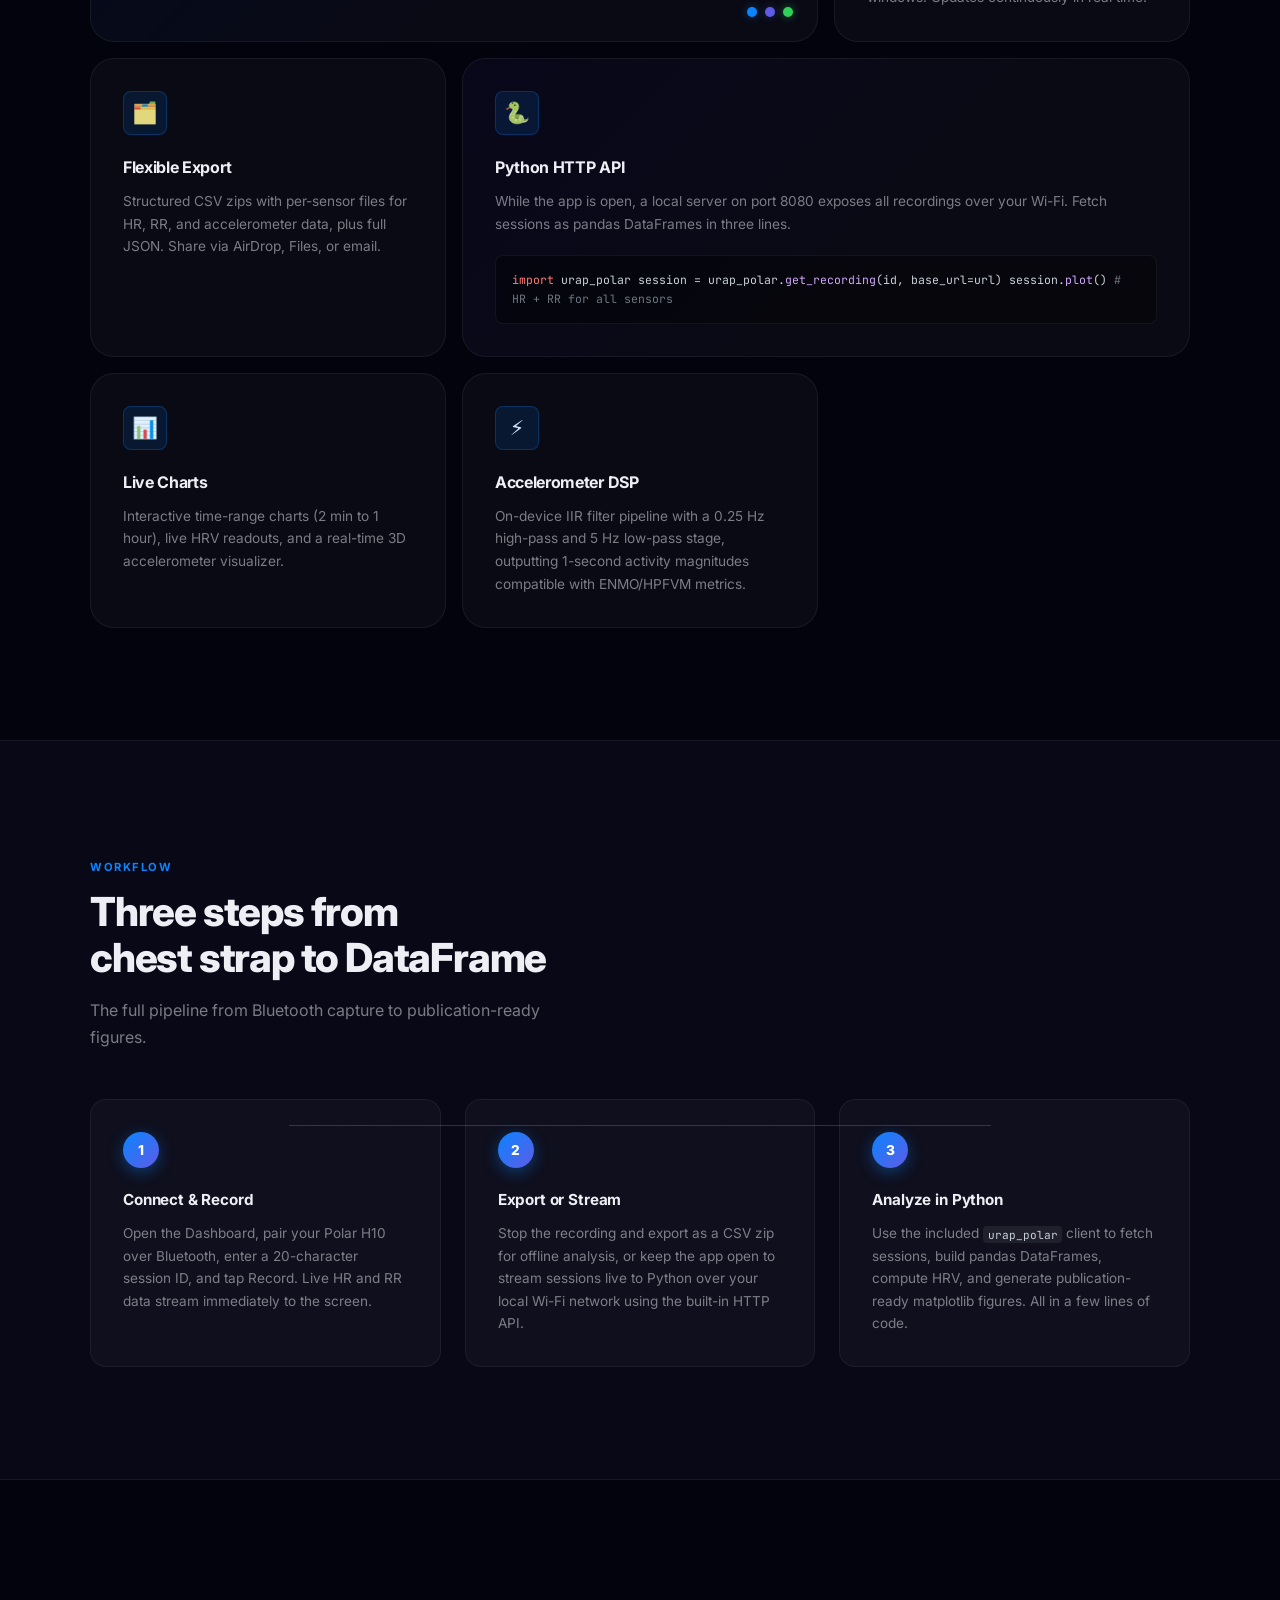
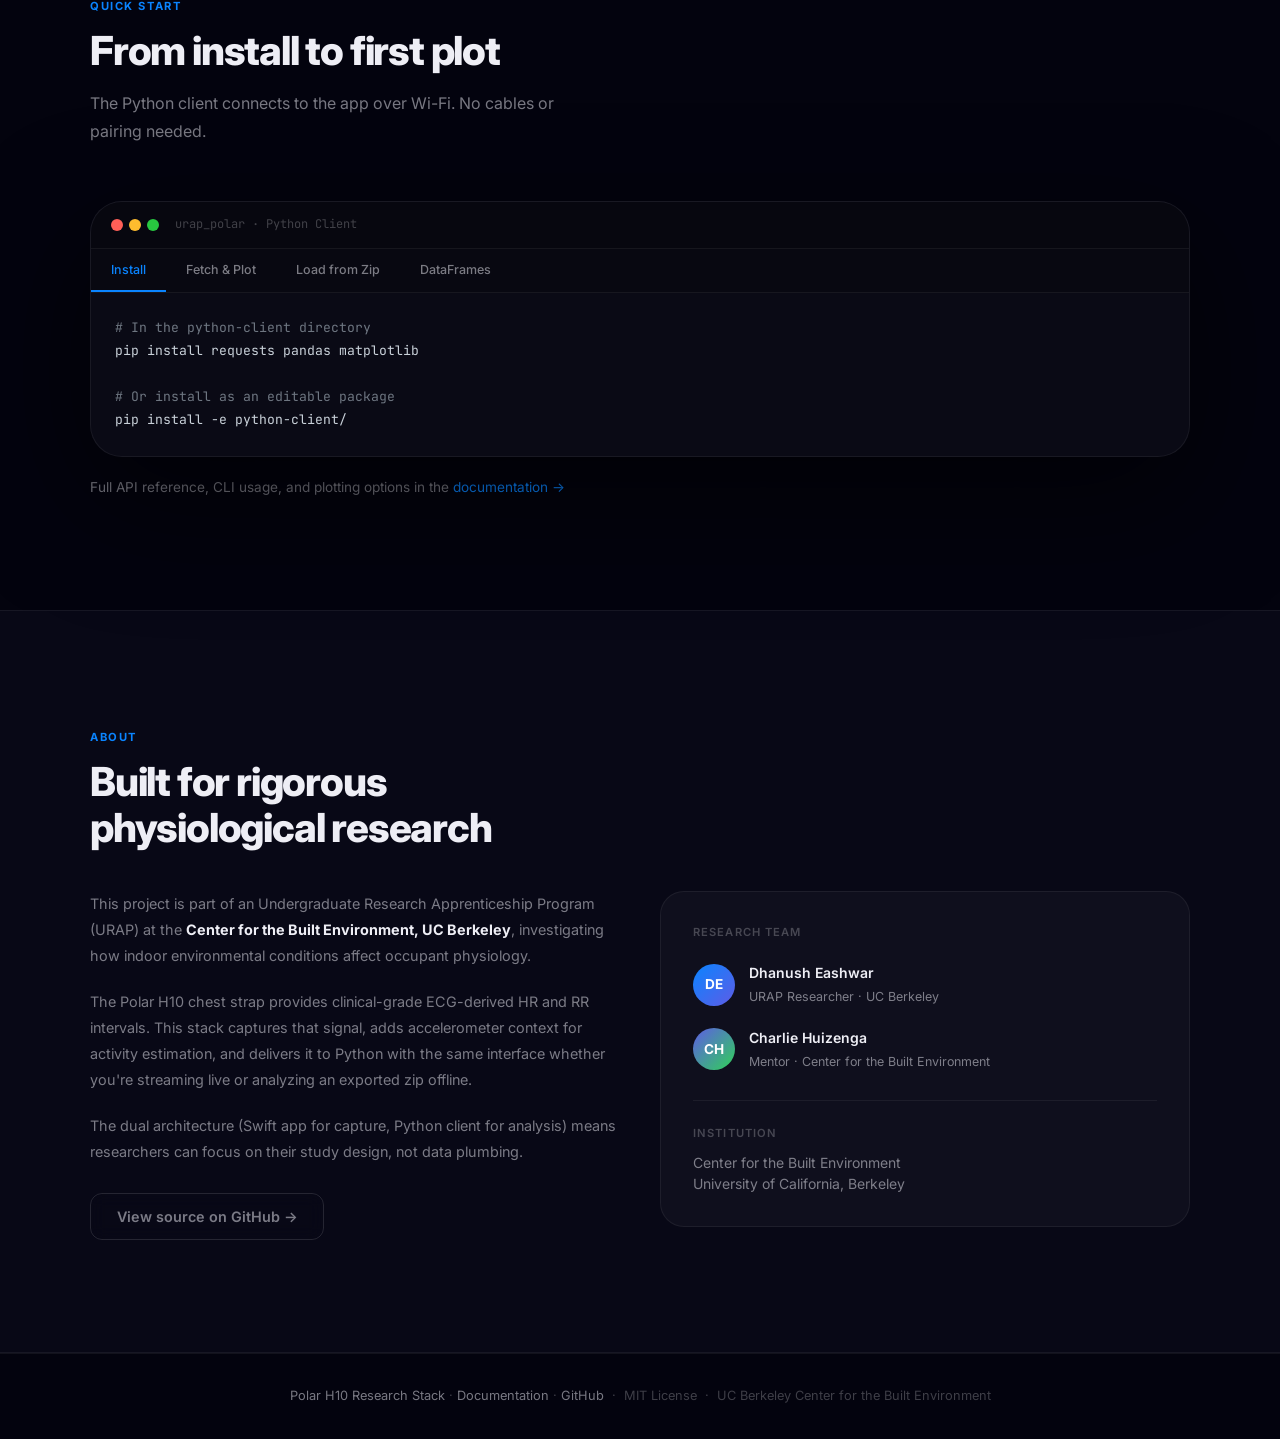
==== commit 95bb564f: "Fix docs API and export examples" ====
--- a/docs/index.html
+++ b/docs/index.html
@@ -280,10 +280,10 @@
       <div id="pane-df" class="code-pane">
         <pre><span class="cm"># Export all sensor data to pandas DataFrames</span>
 dfs = session.<span class="f">to_dataframes</span>()
-<span class="cm"># → { sensor_id: { "heart_rate": df, "rr_intervals": df } }</span>
+<span class="cm"># → { sensor_id: { "heart_rate": df, "rr_intervals": df, "accelerometer": df } }</span>
 
 sensor = session.<span class="f">sensors</span>()[<span class="n">0</span>]
-hr_df  = sensor.<span class="f">heart_rate_dataframe</span>()   <span class="cm"># columns: timestamp, value, monotonic_timestamp</span>
+hr_df  = sensor.<span class="f">heart_rate_dataframe</span>()   <span class="cm"># columns: timestamp, value, monotonicTimestamp</span>
 rr_df  = sensor.<span class="f">rr_dataframe</span>()
 
 <span class="cm"># HRV stats (per-sensor)</span>
